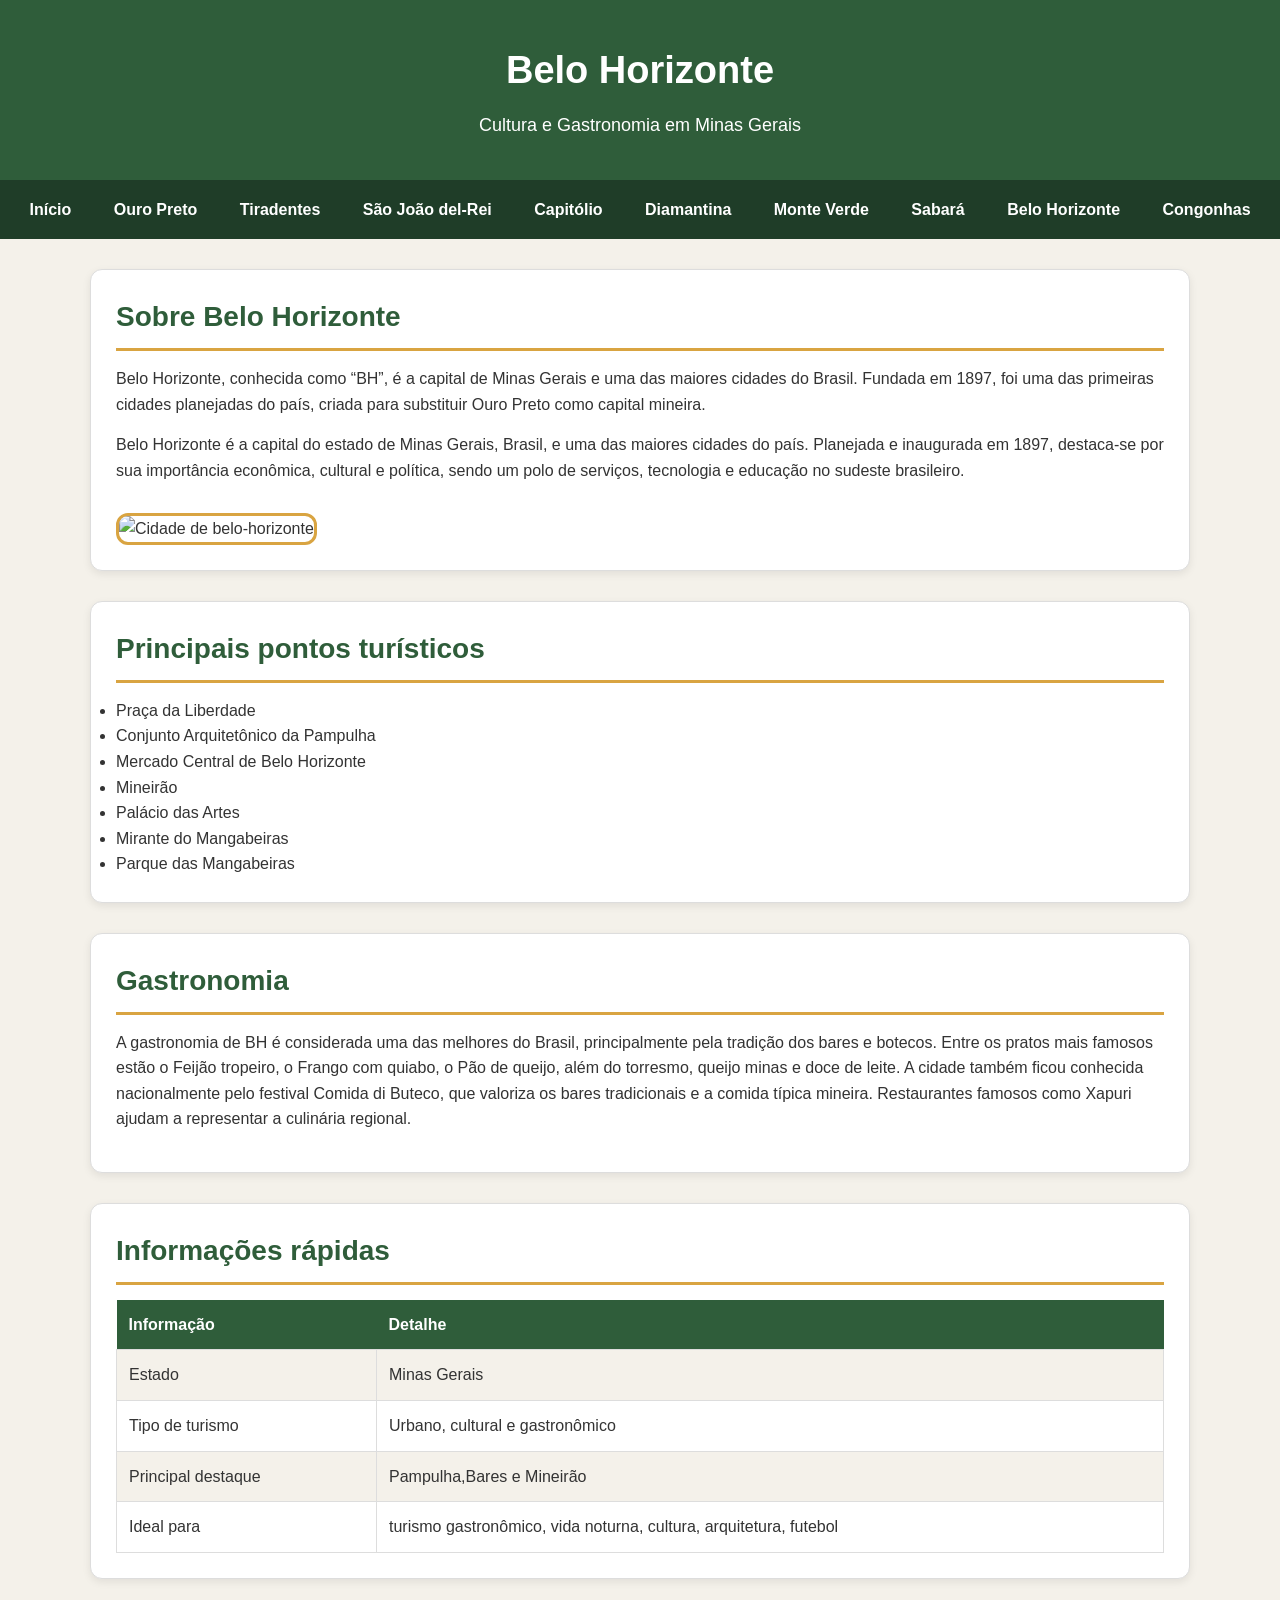
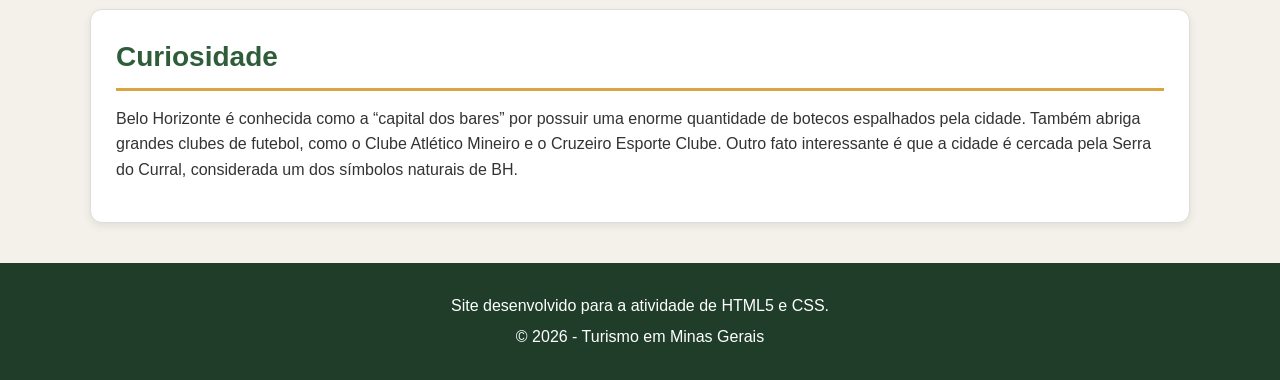
==== Belo-Horizonte.html @ c5713ba0 "Atualização dos arquivos do projeto" ====
<!DOCTYPE html>
<html lang="pt-BR">

<head>
    <meta charset="UTF-8">
    <meta name="viewport" content="width=device-width, initial-scale=1.0">
    <title>Belo Horizonte - Turismo em Minas Gerais</title>
    <link rel="stylesheet" href="style.css">
</head>

<body>

    <header>
        <h1>Belo Horizonte</h1>
        <p> Cultura e Gastronomia em Minas Gerais</p>
    </header>

    <nav>
        <ul>
            <li><a href="index.html">Início</a></li>
            <li><a href="ouro-preto.html">Ouro Preto</a></li>
            <li><a href="tiradentes.html">Tiradentes</a></li>
            <li><a href="sao-joao-del-rei.html">São João del-Rei</a></li>
            <li><a href="capitolio.html">Capitólio</a></li>
            <li><a href="diamantina.html">Diamantina</a></li>
            <li><a href="monte-verde.html">Monte Verde</a></li>
            <li><a href="sabara.html">Sabará</a></li>
            <li><a href="belo-horizonte.html">Belo Horizonte</a></li>
            <li><a href="congonhas.html">Congonhas</a></li>
        </ul>
    </nav>

    <main>

        <section>
            <h2>Sobre Belo Horizonte</h2>

            <p>
                Belo Horizonte, conhecida como “BH”, é a capital de Minas Gerais e
                 uma das maiores cidades do Brasil. Fundada em 1897, foi uma das 
                 primeiras cidades planejadas do país, criada para substituir Ouro
                Preto como capital mineira.
            </p>

            <p>
               Belo Horizonte é a capital do estado de Minas Gerais, Brasil, e uma
                das maiores cidades do país. Planejada e inaugurada em 1897, destaca-se
                 por sua importância econômica, cultural e política, sendo um polo de 
                 serviços, tecnologia e educação no sudeste brasileiro.
            </p>

            <img src="https://aem-all.accor.com/content/dam/all/hubs/americas/latam/generic-images/all-magazine/o-que-fazer-em-belo-horizonte-8-destinos-incriveis-guia-2024-2.jpg" alt="Cidade de belo-horizonte">
        </section>

        <section>
            <h2>Principais pontos turísticos</h2>

            <ul>
                <li>Praça da Liberdade</li>
                <li>Conjunto Arquitetônico da Pampulha</li>
                <li>Mercado Central de Belo Horizonte</li>
                <li>Mineirão</li>
                <li>Palácio das Artes</li>
                <li>Mirante do Mangabeiras</li>
                <li>Parque das Mangabeiras</li>
            </ul>
        </section>

        <section>
            <h2>Gastronomia</h2>

            <p>
                A gastronomia de BH é considerada uma das melhores
                 do Brasil, principalmente pela tradição dos bares 
                 e botecos. Entre os pratos mais famosos estão o 
                 Feijão tropeiro, o Frango com quiabo, o Pão de 
                 queijo, além do torresmo, queijo minas e doce de 
                 leite. A cidade também ficou conhecida nacionalmente
                pelo festival Comida di Buteco, que valoriza os bares
                tradicionais e a comida típica mineira. Restaurantes
                famosos como Xapuri ajudam a representar a culinária
                 regional.
            </p>
        </section>

        <section>
            <h2>Informações rápidas</h2>

            <table>
                <tr>
                    <th>Informação</th>
                    <th>Detalhe</th>
                </tr>

                <tr>
                    <td>Estado</td>
                    <td>Minas Gerais</td>
                </tr>

                <tr>
                    <td>Tipo de turismo</td>
                    <td>Urbano, cultural e gastronômico</td>
                </tr>

                <tr>
                    <td>Principal destaque</td>
                    <td>Pampulha,Bares e Mineirão</td>
                </tr>

                <tr>
                    <td>Ideal para</td>
                    <td>turismo gastronômico, vida noturna, cultura, arquitetura, futebol</td>
                </tr>
            </table>
        </section>

        <section>
            <h2>Curiosidade</h2>

            <p>
                Belo Horizonte é conhecida como a “capital dos bares”
                 por possuir uma enorme quantidade de botecos espalhados
                  pela cidade. Também abriga grandes clubes de futebol,
                   como o Clube Atlético Mineiro e o Cruzeiro Esporte 
                   Clube. Outro fato interessante é que a cidade é 
                   cercada pela Serra do Curral, considerada um dos 
                   símbolos naturais de BH.
            </p>
        </section>  

    </main>

    <footer>
        <p>Site desenvolvido para a atividade de HTML5 e CSS.</p>
        <p>&copy; 2026 - Turismo em Minas Gerais</p>
    </footer>

</body>

</html>
---- style.css ----
/* ============================= */
/* CONFIGURAÇÃO GERAL DO SITE */
/* ============================= */

* {
    margin: 0;
    padding: 0;
    box-sizing: border-box;
}

body {
    font-family: Arial, Helvetica, sans-serif;
    background-color: #f4f1ea;
    color: #333333;
    line-height: 1.6;
}

/* ============================= */
/* CABEÇALHO */
/* ============================= */

header {
    background-color: #2f5d3a;
    color: white;
    text-align: center;
    padding: 40px 20px;
}

header h1 {
    font-size: 38px;
    margin-bottom: 10px;
}

header p {
    font-size: 18px;
}

/* ============================= */
/* MENU DE NAVEGAÇÃO */
/* ============================= */

nav {
    background-color: #1f3d28;
    padding: 12px 0;
}

nav ul {
    list-style: none;
    text-align: center;
}

nav ul li {
    display: inline-block;
    margin: 5px;
}

nav ul li a {
    color: white;
    text-decoration: none;
    padding: 10px 14px;
    border-radius: 6px;
    font-weight: bold;
    transition: 0.3s;
}

/* Hover obrigatório no CSS */
nav ul li a:hover {
    background-color: #d9a441;
    color: #1f3d28;
}

/* ============================= */
/* CONTEÚDO PRINCIPAL */
/* ============================= */

main {
    width: 90%;
    max-width: 1100px;
    margin: 30px auto;
}

/* Estilização das seções */
section {
    background-color: white;
    padding: 25px;
    margin-bottom: 30px;
    border-radius: 12px;
    border: 1px solid #dddddd;
    box-shadow: 0 3px 8px rgba(0, 0, 0, 0.08);
}

section h2 {
    color: #2f5d3a;
    font-size: 28px;
    margin-bottom: 15px;
    border-bottom: 3px solid #d9a441;
    padding-bottom: 8px;
}

section p {
    margin-bottom: 15px;
    font-size: 16px;
}

/* Imagem principal */
section img {
    width: 100%;
    max-height: 420px;
    object-fit: cover;
    border-radius: 12px;
    border: 3px solid #d9a441;
    margin-top: 15px;
}

/* ============================= */
/* CARDS DAS CIDADES */
/* ============================= */

article {
    background-color: #f9f7f1;
    border: 1px solid #ddd2b8;
    border-left: 6px solid #2f5d3a;
    padding: 18px;
    margin: 18px 0;
    border-radius: 10px;
}

article h3 {
    color: #1f3d28;
    font-size: 22px;
    margin-bottom: 8px;
}

article p {
    margin-bottom: 12px;
}

article a {
    display: inline-block;
    background-color: #2f5d3a;
    color: white;
    text-decoration: none;
    padding: 9px 14px;
    border-radius: 6px;
    font-weight: bold;
    transition: 0.3s;
}

article a:hover {
    background-color: #d9a441;
    color: #1f3d28;
}

/* ============================= */
/* TABELA */
/* ============================= */

table {
    width: 100%;
    border-collapse: collapse;
    margin-top: 15px;
}

table th {
    background-color: #2f5d3a;
    color: white;
    padding: 12px;
    text-align: left;
}

table td {
    padding: 12px;
    border: 1px solid #dddddd;
}

table tr:nth-child(even) {
    background-color: #f4f1ea;
}

table tr:hover {
    background-color: #efe2bd;
}

/* ============================= */
/* FORMULÁRIO */
/* ============================= */

form {
    margin-top: 15px;
}

label {
    display: block;
    font-weight: bold;
    margin-top: 12px;
    color: #2f5d3a;
}

input,
select,
textarea {
    width: 100%;
    padding: 10px;
    margin-top: 5px;
    border: 1px solid #bbbbbb;
    border-radius: 6px;
    font-size: 15px;
}

textarea {
    height: 120px;
    resize: none;
}

input:focus,
select:focus,
textarea:focus {
    outline: none;
    border-color: #2f5d3a;
    box-shadow: 0 0 5px rgba(47, 93, 58, 0.4);
}

button {
    margin-top: 18px;
    background-color: #2f5d3a;
    color: white;
    border: none;
    padding: 12px 22px;
    border-radius: 6px;
    font-size: 16px;
    font-weight: bold;
    cursor: pointer;
    transition: 0.3s;
}

button:hover {
    background-color: #d9a441;
    color: #1f3d28;
}

/* ============================= */
/* RODAPÉ */
/* ============================= */

footer {
    background-color: #1f3d28;
    color: white;
    text-align: center;
    padding: 25px 15px;
    margin-top: 40px;
}

footer p {
    margin: 5px 0;
}

/* ============================= */
/* EXEMPLOS DE CLASSE E ID */
/* ============================= */

/* Classe que pode ser usada em cards ou destaques */
.destaque {
    background-color: #efe2bd;
    border-left: 5px solid #d9a441;
    padding: 15px;
    border-radius: 8px;
}

/* ID que pode ser usado em uma área principal da página */
#banner-principal {
    background-color: #2f5d3a;
    color: white;
    padding: 30px;
    border-radius: 12px;
}

/* ============================= */
/* RESPONSIVIDADE BÁSICA */
/* ============================= */

@media (max-width: 768px) {
    header h1 {
        font-size: 30px;
    }

    header p {
        font-size: 16px;
    }

    nav ul li {
        display: block;
        margin: 8px 0;
    }

    main {
        width: 95%;
    }

    section {
        padding: 18px;
    }

    section h2 {
        font-size: 24px;
    }

    table {
        font-size: 14px;
    }
}
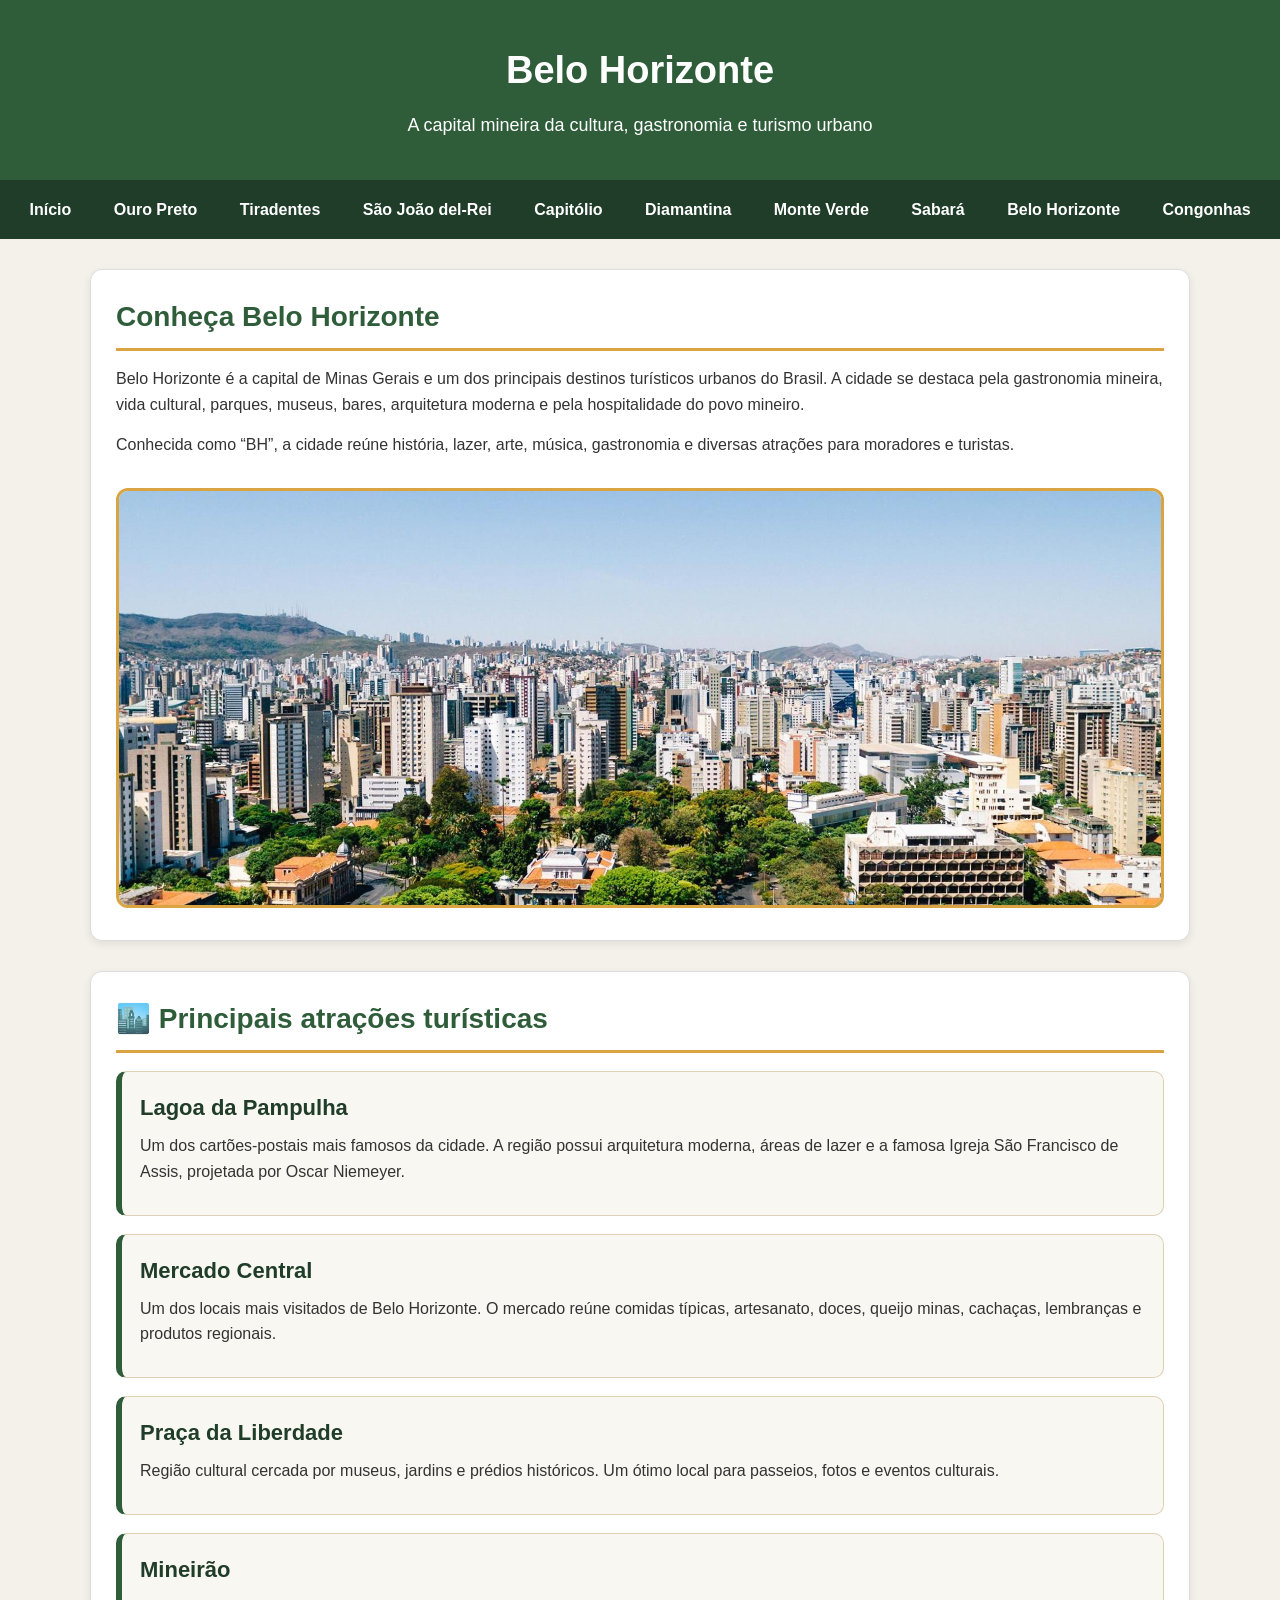
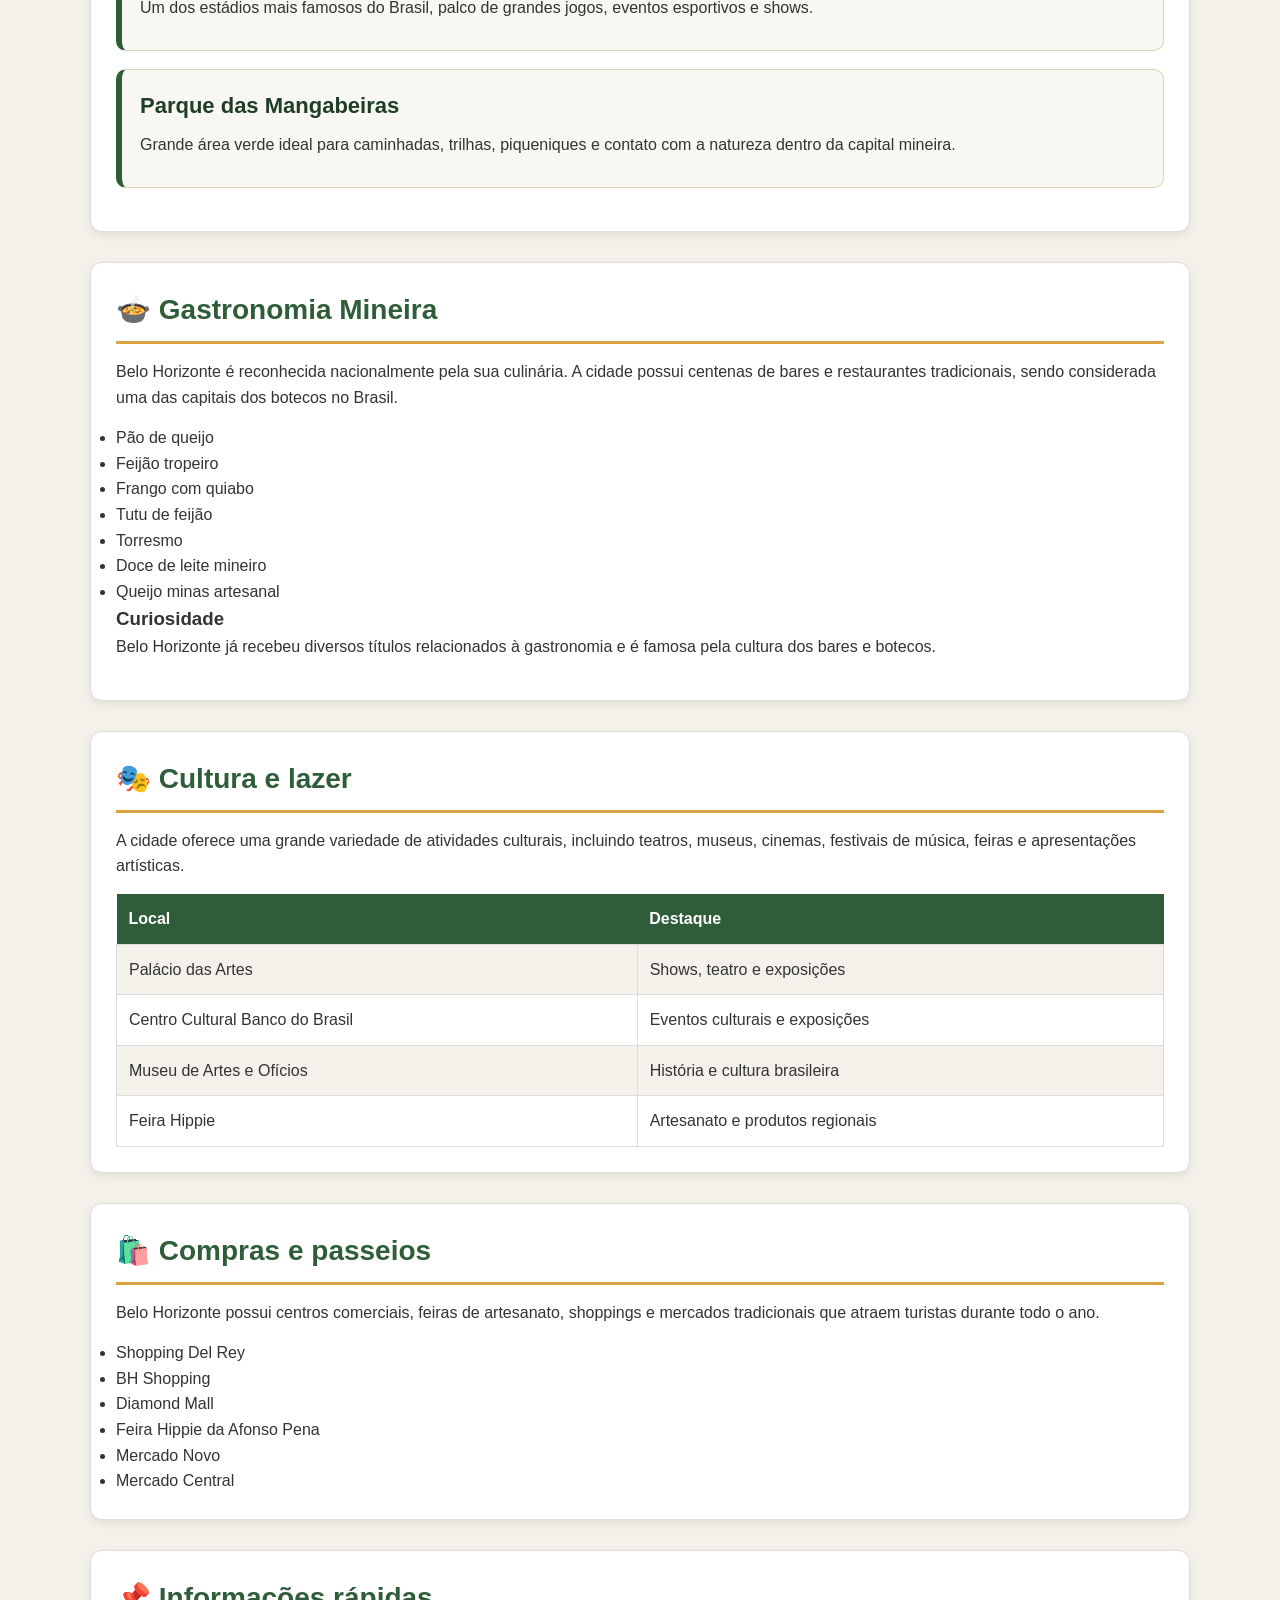
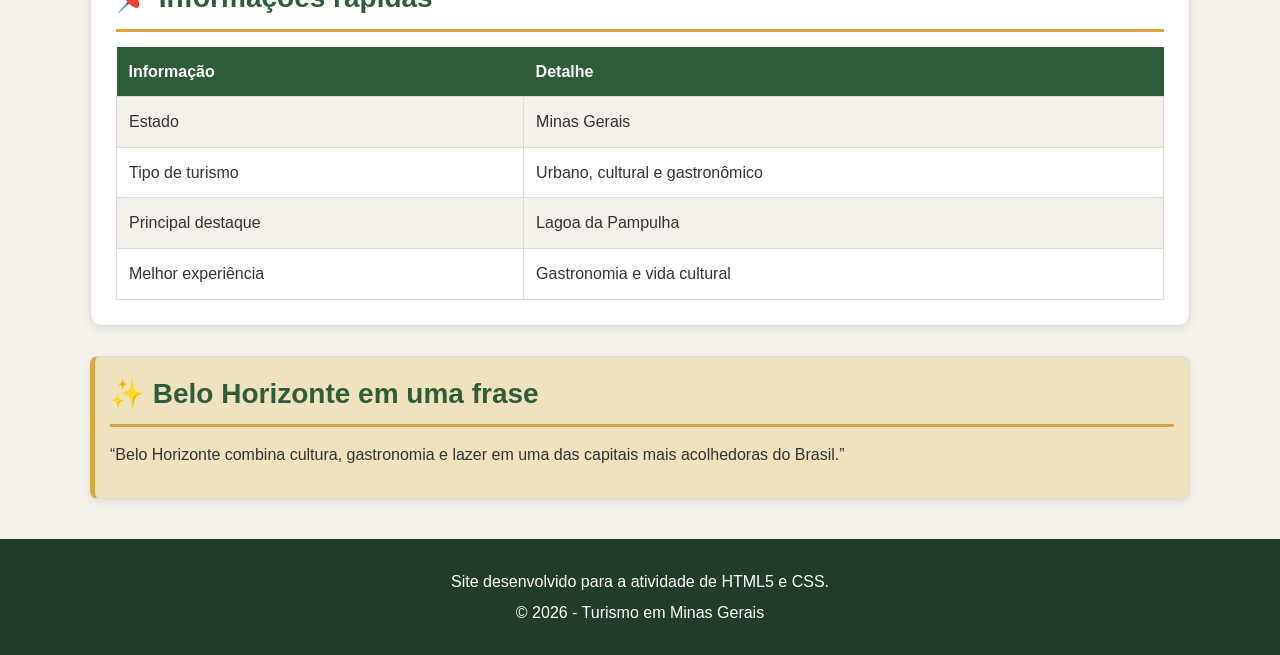
==== commit 86d00d60: "Atualização feita por Álvaro" ====
--- a/Belo-Horizonte.html
+++ b/Belo-Horizonte.html
@@ -4,17 +4,21 @@
 <head>
     <meta charset="UTF-8">
     <meta name="viewport" content="width=device-width, initial-scale=1.0">
-    <title>Belo Horizonte - Turismo em Minas Gerais</title>
+    <title>Bel o Horizonte - Turismo em Minas Gerais</title>
+
+    <!-- CSS -->
     <link rel="stylesheet" href="style.css">
 </head>
 
 <body>
 
+    <!-- Cabeçalho -->
     <header>
         <h1>Belo Horizonte</h1>
-        <p> Cultura e Gastronomia em Minas Gerais</p>
+        <p>A capital mineira da cultura, gastronomia e turismo urbano</p>
     </header>
 
+    <!-- Menu -->
     <nav>
         <ul>
             <li><a href="index.html">Início</a></li>
@@ -30,61 +34,171 @@
         </ul>
     </nav>
 
+    <!-- Conteúdo principal -->
     <main>
 
-        <section>
-            <h2>Sobre Belo Horizonte</h2>
-
-            <p>
-                Belo Horizonte, conhecida como “BH”, é a capital de Minas Gerais e
-                 uma das maiores cidades do Brasil. Fundada em 1897, foi uma das 
-                 primeiras cidades planejadas do país, criada para substituir Ouro
-                Preto como capital mineira.
-            </p>
-
-            <p>
-               Belo Horizonte é a capital do estado de Minas Gerais, Brasil, e uma
-                das maiores cidades do país. Planejada e inaugurada em 1897, destaca-se
-                 por sua importância econômica, cultural e política, sendo um polo de 
-                 serviços, tecnologia e educação no sudeste brasileiro.
-            </p>
-
-            <img src="https://aem-all.accor.com/content/dam/all/hubs/americas/latam/generic-images/all-magazine/o-que-fazer-em-belo-horizonte-8-destinos-incriveis-guia-2024-2.jpg" alt="Cidade de belo-horizonte">
-        </section>
-
-        <section>
-            <h2>Principais pontos turísticos</h2>
+        <!-- Apresentação -->
+        <section>
+            <h2>Conheça Belo Horizonte</h2>
+
+            <p>
+                Belo Horizonte é a capital de Minas Gerais e um dos principais
+                destinos turísticos urbanos do Brasil. A cidade se destaca pela
+                gastronomia mineira, vida cultural, parques, museus, bares,
+                arquitetura moderna e pela hospitalidade do povo mineiro.
+            </p>
+
+            <p>
+                Conhecida como “BH”, a cidade reúne história, lazer, arte,
+                música, gastronomia e diversas atrações para moradores e turistas.
+            </p>
+
+            <img src="Imagens/vista_bh.jpg" alt="Vista da cidade de Belo Horizonte">
+        </section>
+
+        <!-- Principais atrações -->
+        <section>
+            <h2>🏙️ Principais atrações turísticas</h2>
+
+            <article class="card-cidade">
+                <h3>Lagoa da Pampulha</h3>
+
+                <p>
+                    Um dos cartões-postais mais famosos da cidade. A região possui
+                    arquitetura moderna, áreas de lazer e a famosa Igreja São Francisco
+                    de Assis, projetada por Oscar Niemeyer.
+                </p>
+            </article>
+
+            <article class="card-cidade">
+                <h3>Mercado Central</h3>
+
+                <p>
+                    Um dos locais mais visitados de Belo Horizonte. O mercado reúne
+                    comidas típicas, artesanato, doces, queijo minas, cachaças,
+                    lembranças e produtos regionais.
+                </p>
+            </article>
+
+            <article class="card-cidade">
+                <h3>Praça da Liberdade</h3>
+
+                <p>
+                    Região cultural cercada por museus, jardins e prédios históricos.
+                    Um ótimo local para passeios, fotos e eventos culturais.
+                </p>
+            </article>
+
+            <article class="card-cidade">
+                <h3>Mineirão</h3>
+
+                <p>
+                    Um dos estádios mais famosos do Brasil, palco de grandes jogos,
+                    eventos esportivos e shows.
+                </p>
+            </article>
+
+            <article class="card-cidade">
+                <h3>Parque das Mangabeiras</h3>
+
+                <p>
+                    Grande área verde ideal para caminhadas, trilhas, piqueniques
+                    e contato com a natureza dentro da capital mineira.
+                </p>
+            </article>
+        </section>
+
+        <!-- Gastronomia -->
+        <section>
+            <h2>🍲 Gastronomia Mineira</h2>
+
+            <p>
+                Belo Horizonte é reconhecida nacionalmente pela sua culinária.
+                A cidade possui centenas de bares e restaurantes tradicionais,
+                sendo considerada uma das capitais dos botecos no Brasil.
+            </p>
 
             <ul>
-                <li>Praça da Liberdade</li>
-                <li>Conjunto Arquitetônico da Pampulha</li>
-                <li>Mercado Central de Belo Horizonte</li>
-                <li>Mineirão</li>
-                <li>Palácio das Artes</li>
-                <li>Mirante do Mangabeiras</li>
-                <li>Parque das Mangabeiras</li>
+                <li>Pão de queijo</li>
+                <li>Feijão tropeiro</li>
+                <li>Frango com quiabo</li>
+                <li>Tutu de feijão</li>
+                <li>Torresmo</li>
+                <li>Doce de leite mineiro</li>
+                <li>Queijo minas artesanal</li>
             </ul>
-        </section>
-
-        <section>
-            <h2>Gastronomia</h2>
-
-            <p>
-                A gastronomia de BH é considerada uma das melhores
-                 do Brasil, principalmente pela tradição dos bares 
-                 e botecos. Entre os pratos mais famosos estão o 
-                 Feijão tropeiro, o Frango com quiabo, o Pão de 
-                 queijo, além do torresmo, queijo minas e doce de 
-                 leite. A cidade também ficou conhecida nacionalmente
-                pelo festival Comida di Buteco, que valoriza os bares
-                tradicionais e a comida típica mineira. Restaurantes
-                famosos como Xapuri ajudam a representar a culinária
-                 regional.
-            </p>
-        </section>
-
-        <section>
-            <h2>Informações rápidas</h2>
+
+            <div class="curiosidade">
+                <h3>Curiosidade</h3>
+
+                <p>
+                    Belo Horizonte já recebeu diversos títulos relacionados
+                    à gastronomia e é famosa pela cultura dos bares e botecos.
+                </p>
+            </div>
+        </section>
+
+        <!-- Vida cultural -->
+        <section>
+            <h2>🎭 Cultura e lazer</h2>
+
+            <p>
+                A cidade oferece uma grande variedade de atividades culturais,
+                incluindo teatros, museus, cinemas, festivais de música,
+                feiras e apresentações artísticas.
+            </p>
+
+            <table>
+                <tr>
+                    <th>Local</th>
+                    <th>Destaque</th>
+                </tr>
+
+                <tr>
+                    <td>Palácio das Artes</td>
+                    <td>Shows, teatro e exposições</td>
+                </tr>
+
+                <tr>
+                    <td>Centro Cultural Banco do Brasil</td>
+                    <td>Eventos culturais e exposições</td>
+                </tr>
+
+                <tr>
+                    <td>Museu de Artes e Ofícios</td>
+                    <td>História e cultura brasileira</td>
+                </tr>
+
+                <tr>
+                    <td>Feira Hippie</td>
+                    <td>Artesanato e produtos regionais</td>
+                </tr>
+            </table>
+        </section>
+
+        <!-- Compras -->
+        <section>
+            <h2>🛍️ Compras e passeios</h2>
+
+            <p>
+                Belo Horizonte possui centros comerciais, feiras de artesanato,
+                shoppings e mercados tradicionais que atraem turistas durante
+                todo o ano.
+            </p>
+
+            <ul>
+                <li>Shopping Del Rey</li>
+                <li>BH Shopping</li>
+                <li>Diamond Mall</li>
+                <li>Feira Hippie da Afonso Pena</li>
+                <li>Mercado Novo</li>
+                <li>Mercado Central</li>
+            </ul>
+        </section>
+
+        <!-- Informações rápidas -->
+        <section>
+            <h2>📌 Informações rápidas</h2>
 
             <table>
                 <tr>
@@ -104,32 +218,29 @@
 
                 <tr>
                     <td>Principal destaque</td>
-                    <td>Pampulha,Bares e Mineirão</td>
-                </tr>
-
-                <tr>
-                    <td>Ideal para</td>
-                    <td>turismo gastronômico, vida noturna, cultura, arquitetura, futebol</td>
+                    <td>Lagoa da Pampulha</td>
+                </tr>
+
+                <tr>
+                    <td>Melhor experiência</td>
+                    <td>Gastronomia e vida cultural</td>
                 </tr>
             </table>
         </section>
 
-        <section>
-            <h2>Curiosidade</h2>
-
-            <p>
-                Belo Horizonte é conhecida como a “capital dos bares”
-                 por possuir uma enorme quantidade de botecos espalhados
-                  pela cidade. Também abriga grandes clubes de futebol,
-                   como o Clube Atlético Mineiro e o Cruzeiro Esporte 
-                   Clube. Outro fato interessante é que a cidade é 
-                   cercada pela Serra do Curral, considerada um dos 
-                   símbolos naturais de BH.
-            </p>
-        </section>  
+        <!-- Frase destaque -->
+        <section class="destaque">
+            <h2>✨ Belo Horizonte em uma frase</h2>
+
+            <p>
+                “Belo Horizonte combina cultura, gastronomia e lazer em uma das
+                capitais mais acolhedoras do Brasil.”
+            </p>
+        </section>
 
     </main>
 
+    <!-- Rodapé -->
     <footer>
         <p>Site desenvolvido para a atividade de HTML5 e CSS.</p>
         <p>&copy; 2026 - Turismo em Minas Gerais</p>
